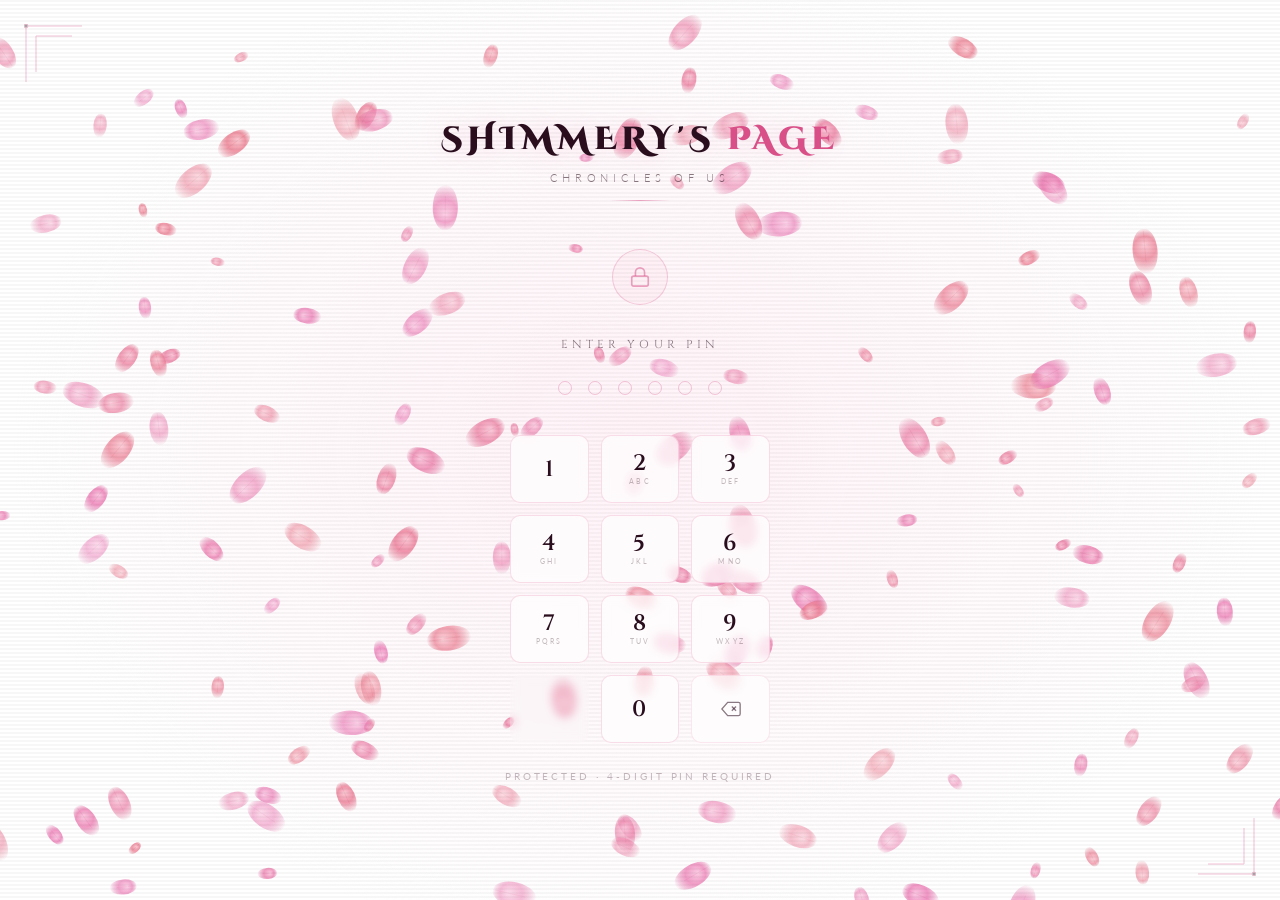
==== pin.html @ a7fee627 "added pin password" ====
<!DOCTYPE html>
<html lang="en">
<head>
  <meta charset="UTF-8">
  <meta name="viewport" content="width=device-width, initial-scale=1.0">
  <title>For Shim · Enter PIN</title>
  <link href="https://fonts.googleapis.com/css2?family=Cinzel+Decorative:wght@400;700;900&family=Cinzel:wght@400;600&family=Lato:wght@300;400&display=swap" rel="stylesheet">
    <link rel="stylesheet" href="pin-style.css">
</head>
<body>

<canvas id="blossom-canvas"></canvas>
<div class="bg-overlay"></div>
<div class="scanlines"></div>

<!-- Corner ornaments -->
<div class="corner corner-tl">
  <svg viewBox="0 0 60 60"><path d="M2 58 L2 2 L58 2"/><path d="M12 48 L12 12 L48 12"/><circle cx="2" cy="2" r="2" fill="currentColor"/></svg>
</div>
<div class="corner corner-br">
  <svg viewBox="0 0 60 60"><path d="M2 58 L2 2 L58 2"/><path d="M12 48 L12 12 L48 12"/><circle cx="2" cy="2" r="2" fill="currentColor"/></svg>
</div>

<!-- Success overlay -->
<div class="success-overlay" id="success-overlay">
  <div class="success-ring">
    <svg viewBox="0 0 24 24"><polyline points="20 6 9 17 4 12"/></svg>
  </div>
  <div class="success-text">Welcome Back</div>
  <div class="success-sub">Opening your world…</div>
</div>

<div class="stage">

  <!-- Header -->
  <div class="pin-header">
    <div class="pin-logo">SHIMMERY'S <span>PAGE</span></div>
    <div class="pin-sub">Chronicles of Us</div>
    <div class="pin-divider"></div>
  </div>

  <!-- Lock icon -->
  <div class="lock-icon" id="lock-icon">
    <svg viewBox="0 0 24 24" id="lock-svg">
      <rect x="3" y="11" width="18" height="11" rx="2" ry="2"/>
      <path d="M7 11V7a5 5 0 0 1 10 0v4"/>
    </svg>
  </div>

  <!-- Prompt -->
  <div class="pin-prompt" id="pin-prompt">Enter your PIN</div>

  <!-- Dots -->
  <div class="pin-dots" id="pin-dots">
    <div class="pin-dot" id="dot-0"></div>
    <div class="pin-dot" id="dot-1"></div>
    <div class="pin-dot" id="dot-2"></div>
    <div class="pin-dot" id="dot-3"></div>
    <div class="pin-dot" id="dot-4"></div>
    <div class="pin-dot" id="dot-5"></div>
  </div>

  <!-- Numpad -->
  <div class="numpad" id="numpad">
    <!-- Row 1 -->
    <button class="num-btn" data-digit="1">
      <span class="num-digit">1</span>
    </button>
    <button class="num-btn" data-digit="2">
      <span class="num-digit">2</span>
      <span class="num-letters">ABC</span>
    </button>
    <button class="num-btn" data-digit="3">
      <span class="num-digit">3</span>
      <span class="num-letters">DEF</span>
    </button>
    <!-- Row 2 -->
    <button class="num-btn" data-digit="4">
      <span class="num-digit">4</span>
      <span class="num-letters">GHI</span>
    </button>
    <button class="num-btn" data-digit="5">
      <span class="num-digit">5</span>
      <span class="num-letters">JKL</span>
    </button>
    <button class="num-btn" data-digit="6">
      <span class="num-digit">6</span>
      <span class="num-letters">MNO</span>
    </button>
    <!-- Row 3 -->
    <button class="num-btn" data-digit="7">
      <span class="num-digit">7</span>
      <span class="num-letters">PQRS</span>
    </button>
    <button class="num-btn" data-digit="8">
      <span class="num-digit">8</span>
      <span class="num-letters">TUV</span>
    </button>
    <button class="num-btn" data-digit="9">
      <span class="num-digit">9</span>
      <span class="num-letters">WXYZ</span>
    </button>
    <!-- Row 4 -->
    <button class="num-btn btn-empty" disabled></button>
    <button class="num-btn" data-digit="0">
      <span class="num-digit">0</span>
    </button>
    <button class="num-btn btn-del" id="btn-del" aria-label="Delete">
      <svg viewBox="0 0 24 24"><path d="M21 4H8l-7 8 7 8h13a2 2 0 002-2V6a2 2 0 00-2-2z"/><line x1="18" y1="9" x2="13" y2="14"/><line x1="13" y1="9" x2="18" y2="14"/></svg>
    </button>
  </div>

  <div class="pin-hint" id="pin-hint">Protected · 4-digit PIN required</div>

</div>

<script src="pin-script.js"></script>
</body>
</html>
---- pin-style.css ----
*, *::before, *::after { box-sizing: border-box; margin: 0; padding: 0; }

:root {
    --blush:    #e8679a;
    --deep:     #fff;
    --sakura:   #d94f87;
    --gold:     #c9933a;
    --mist:     rgba(232,103,154,0.08);
    --glow:     rgba(232,103,154,0.4);
    --text:     #2a0e1e;
    --text-mid: rgba(42,14,30,0.55);
    --text-dim: rgba(42,14,30,0.28);
    --border:   rgba(217,79,135,0.18);
}

html, body {
    width: 100%; height: 100%;
    overflow: hidden;
    background: #fff;
    font-family: 'Cinzel', serif;
}

/* ── CHERRY BLOSSOM CANVAS ── */
#blossom-canvas {
    position: fixed;
    inset: 0;
    z-index: 2;
    pointer-events: none;
}

/* ── SCANLINES ── */
.scanlines {
    position: fixed;
    inset: 0;
    z-index: 3;
    background: repeating-linear-gradient(
    0deg,
    transparent,
    transparent 2px,
    rgba(0,0,0,0.03) 2px,
    rgba(0,0,0,0.03) 4px
    );
    pointer-events: none;
}

/* ── GRADIENT OVERLAY ── */
.bg-overlay {
    position: fixed;
    inset: 0;
    z-index: 1;
    background:
    radial-gradient(ellipse 70% 80% at 50% 50%, rgba(255,240,246,0.85) 0%, transparent 70%);
    pointer-events: none;
}

/* ── CORNER ORNAMENTS ── */
.corner {
    position: fixed;
    z-index: 20;
    opacity: 0.35;
}
.corner-tl { top: 24px; left: 24px; }
.corner-br { bottom: 24px; right: 24px; transform: rotate(180deg); }
.corner svg { width: 60px; height: 60px; stroke: var(--sakura); fill: none; stroke-width: 1; }

/* ── MAIN STAGE ── */
.stage {
    position: relative;
    z-index: 10;
    width: 100vw;
    height: 100vh;
    display: flex;
    flex-direction: column;
    align-items: center;
    justify-content: center;
    gap: 0;
    animation: stageIn 1s cubic-bezier(.22,1,.36,1) both;
}

@keyframes stageIn {
    from { opacity: 0; transform: translateY(24px); }
    to   { opacity: 1; transform: translateY(0); }
}

/* ── HEADER ── */
.pin-header {
    text-align: center;
    margin-bottom: 48px;
}

.pin-logo {
    font-family: 'Cinzel Decorative', serif;
    font-size: 2rem;
    font-weight: 900;
    letter-spacing: 0.14em;
    color: var(--text);
    text-shadow: 0 0 30px rgba(217,79,135,0.2);
    animation: logoBreath 4s ease-in-out infinite;
}

.pin-logo span { color: var(--sakura); }

@keyframes logoBreath {
    0%, 100% { text-shadow: 0 0 30px rgba(217,79,135,0.18); }
    50%       { text-shadow: 0 0 50px rgba(217,79,135,0.38); }
}

.pin-sub {
    font-family: 'Lato', sans-serif;
    font-weight: 300;
    font-size: 0.68rem;
    letter-spacing: 0.45em;
    text-transform: uppercase;
    color: var(--text-mid);
    margin-top: 10px;
}

.pin-divider {
    width: 60px;
    height: 1px;
    background: linear-gradient(to right, transparent, var(--sakura), transparent);
    margin: 16px auto 0;
    opacity: 0.5;
}

/* ── LOCK ICON ── */
.lock-icon {
    display: flex;
    align-items: center;
    justify-content: center;
    width: 56px;
    height: 56px;
    border: 1px solid rgba(217,79,135,0.25);
    border-radius: 50%;
    margin: 0 auto 32px;
    background: rgba(217,79,135,0.04);
    transition: box-shadow 0.4s, border-color 0.4s;
}

.lock-icon.unlocking {
    border-color: var(--sakura);
    box-shadow: 0 0 24px rgba(217,79,135,0.35);
}

.lock-icon.error-shake {
    border-color: #e05566;
    box-shadow: 0 0 18px rgba(224,85,102,0.3);
    animation: shake 0.45s cubic-bezier(.36,.07,.19,.97) both;
}

@keyframes shake {
    10%, 90% { transform: translateX(-2px); }
    20%, 80% { transform: translateX(4px); }
    30%, 50%, 70% { transform: translateX(-5px); }
    40%, 60% { transform: translateX(5px); }
}

.lock-icon svg {
    width: 22px; height: 22px;
    stroke: rgba(217,79,135,0.5);
    fill: none;
    stroke-width: 1.8;
    transition: stroke 0.4s;
}

.lock-icon.unlocking svg { stroke: var(--sakura); }
.lock-icon.error-shake svg { stroke: #e05566; }

/* ── PROMPT TEXT ── */
.pin-prompt {
    font-family: 'Cinzel', serif;
    font-size: 0.72rem;
    letter-spacing: 0.35em;
    text-transform: uppercase;
    color: var(--text-mid);
    text-align: center;
    margin-bottom: 28px;
    transition: color 0.3s;
    min-height: 1.4em;
}

.pin-prompt.error { color: #c0384a; }
.pin-prompt.success { color: var(--sakura); }

/* ── PIN DOTS ── */
.pin-dots {
    display: flex;
    gap: 16px;
    justify-content: center;
    margin-bottom: 40px;
}

.pin-dot {
    width: 14px;
    height: 14px;
    border-radius: 50%;
    border: 1.5px solid rgba(217,79,135,0.3);
    background: transparent;
    transition: background 0.2s, border-color 0.2s, transform 0.2s, box-shadow 0.2s;
}

.pin-dot.filled {
    background: var(--sakura);
    border-color: var(--sakura);
    box-shadow: 0 0 10px rgba(217,79,135,0.4);
    transform: scale(1.12);
}

.pin-dot.error {
    background: #e05566;
    border-color: #e05566;
    box-shadow: 0 0 10px rgba(224,85,102,0.35);
}

/* ── NUMPAD ── */
.numpad {
    display: grid;
    grid-template-columns: repeat(3, 1fr);
    gap: 12px;
    width: 260px;
}

.num-btn {
    position: relative;
    overflow: hidden;
    height: 68px;
    border: 1px solid rgba(217,79,135,0.18);
    border-radius: 10px;
    background: rgba(255,255,255,0.7);
    cursor: pointer;
    display: flex;
    flex-direction: column;
    align-items: center;
    justify-content: center;
    gap: 2px;
    transition: border-color 0.25s, background 0.25s, transform 0.15s, box-shadow 0.25s;
    user-select: none;
    -webkit-tap-highlight-color: transparent;
    backdrop-filter: blur(4px);
}

.num-btn:hover {
    border-color: var(--sakura);
    background: rgba(217,79,135,0.05);
    box-shadow: 0 0 14px rgba(217,79,135,0.15);
}

.num-btn:active {
    transform: scale(0.94);
    background: rgba(217,79,135,0.10);
}

.num-btn .num-digit {
    font-family: 'Cinzel', serif;
    font-size: 1.4rem;
    font-weight: 600;
    color: var(--text);
    letter-spacing: 0.05em;
    line-height: 1;
}

.num-btn .num-letters {
    font-family: 'Lato', sans-serif;
    font-size: 0.45rem;
    letter-spacing: 0.3em;
    color: var(--text-dim);
    text-transform: uppercase;
}

/* Special buttons */
.num-btn.btn-empty {
    border-color: transparent;
    background: transparent;
    pointer-events: none;
    cursor: default;
}

.num-btn.btn-del {
    border-color: rgba(217,79,135,0.12);
}

.num-btn.btn-del svg {
    width: 20px; height: 20px;
    stroke: var(--text-mid);
    fill: none;
    stroke-width: 1.6;
    transition: stroke 0.2s;
}

.num-btn.btn-del:hover svg { stroke: var(--sakura); }

/* Ripple */
.num-btn .ripple {
    position: absolute;
    border-radius: 50%;
    background: rgba(217,79,135,0.18);
    transform: scale(0);
    animation: numRipple 0.5s ease-out forwards;
    pointer-events: none;
}

@keyframes numRipple {
    to { transform: scale(4); opacity: 0; }
}

/* ── HINT ── */
.pin-hint {
    margin-top: 28px;
    font-family: 'Lato', sans-serif;
    font-size: 0.6rem;
    letter-spacing: 0.3em;
    color: var(--text-dim);
    text-transform: uppercase;
    text-align: center;
}

/* ── SUCCESS OVERLAY ── */
.success-overlay {
    position: fixed;
    inset: 0;
    z-index: 50;
    display: flex;
    flex-direction: column;
    align-items: center;
    justify-content: center;
    gap: 20px;
    background: rgba(255,240,246,0.0);
    pointer-events: none;
    transition: background 0.5s;
}

.success-overlay.active {
    background: rgba(255,240,246,0.96);
    pointer-events: all;
}

.success-ring {
    width: 80px;
    height: 80px;
    border-radius: 50%;
    border: 2px solid rgba(217,79,135,0.2);
    display: flex;
    align-items: center;
    justify-content: center;
    opacity: 0;
    transform: scale(0.6);
    transition: opacity 0.4s 0.1s, transform 0.5s 0.1s cubic-bezier(.22,1,.36,1), border-color 0.4s 0.1s;
}

.success-overlay.active .success-ring {
    opacity: 1;
    transform: scale(1);
    border-color: var(--sakura);
    box-shadow: 0 0 32px rgba(217,79,135,0.3);
}

.success-ring svg {
    width: 32px; height: 32px;
    stroke: var(--sakura);
    fill: none;
    stroke-width: 2;
}

.success-text {
    font-family: 'Cinzel Decorative', serif;
    font-size: 1rem;
    letter-spacing: 0.2em;
    color: var(--text);
    opacity: 0;
    transform: translateY(12px);
    transition: opacity 0.4s 0.3s, transform 0.4s 0.3s;
}

.success-overlay.active .success-text {
    opacity: 1;
    transform: translateY(0);
}

.success-sub {
    font-family: 'Lato', sans-serif;
    font-size: 0.62rem;
    letter-spacing: 0.35em;
    color: var(--text-mid);
    text-transform: uppercase;
    opacity: 0;
    transition: opacity 0.4s 0.45s;
}

.success-overlay.active .success-sub {
    opacity: 1;
}
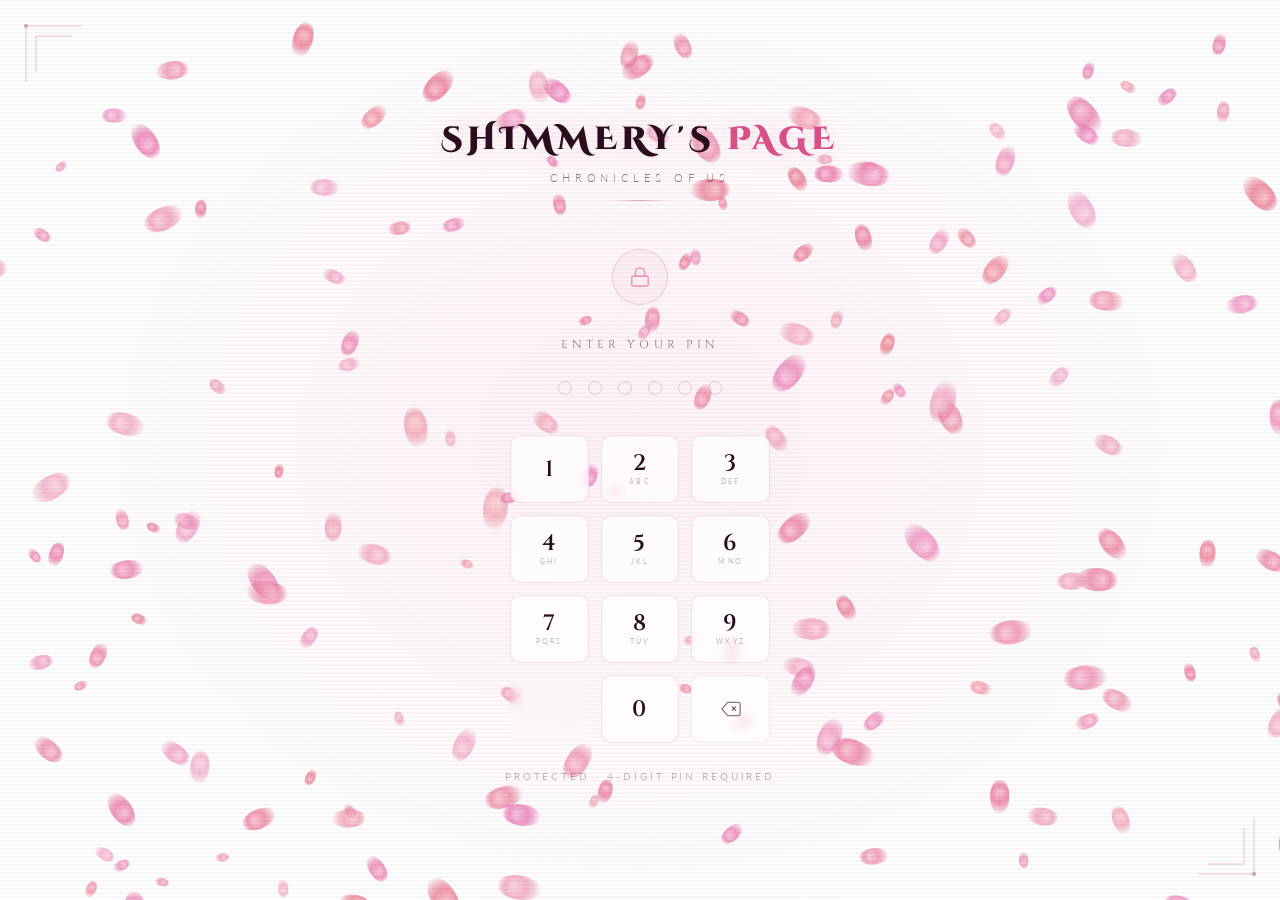
==== commit 488cd2b7: "added logo on pin page" ====
--- a/pin.html
+++ b/pin.html
@@ -1,11 +1,14 @@
 <!DOCTYPE html>
 <html lang="en">
 <head>
+  
   <meta charset="UTF-8">
   <meta name="viewport" content="width=device-width, initial-scale=1.0">
   <title>For Shim · Enter PIN</title>
   <link href="https://fonts.googleapis.com/css2?family=Cinzel+Decorative:wght@400;700;900&family=Cinzel:wght@400;600&family=Lato:wght@300;400&display=swap" rel="stylesheet">
-    <link rel="stylesheet" href="pin-style.css">
+  <link rel="stylesheet" href="pin-style.css">
+  <link rel="icon" href="logo.png">
+
 </head>
 <body>
 
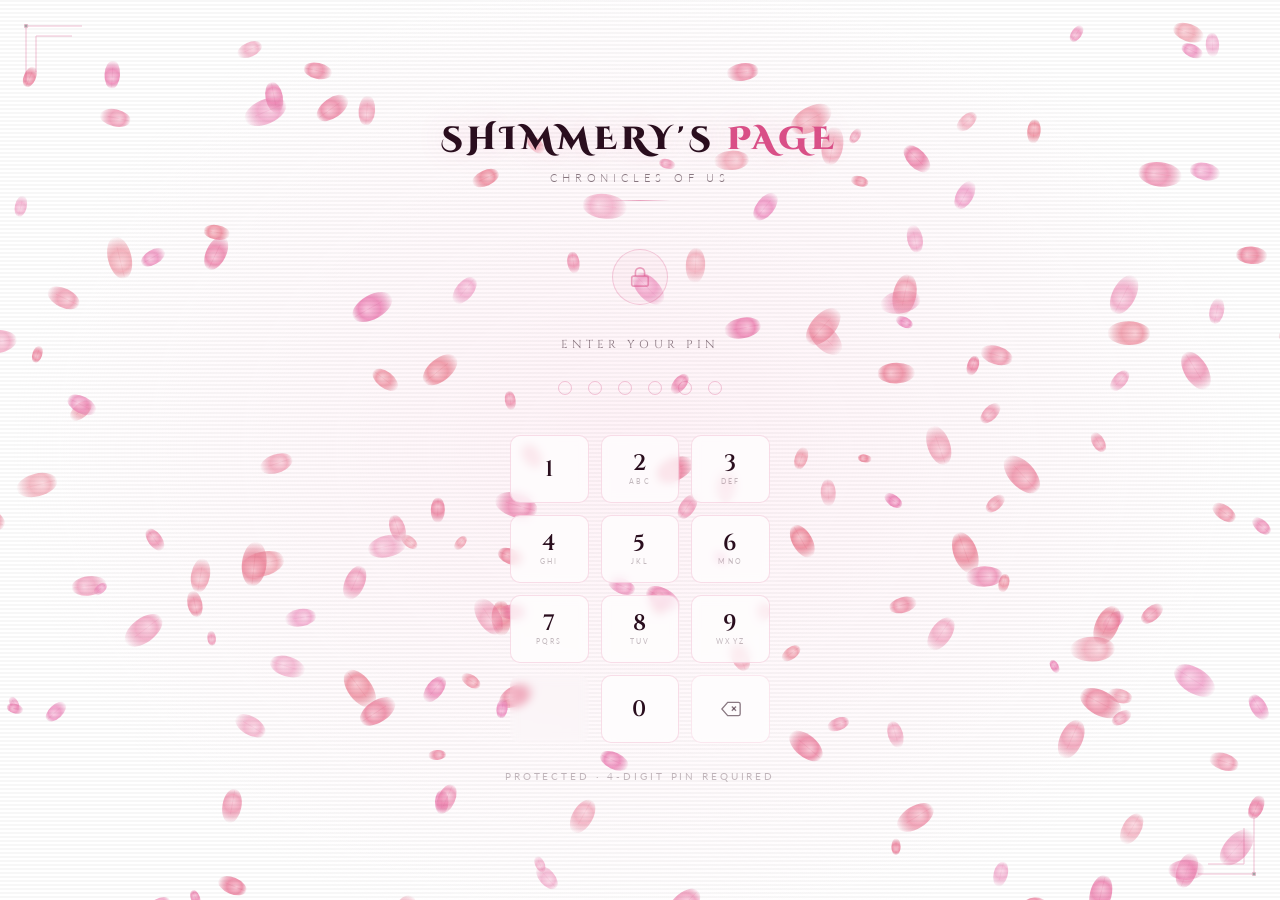
==== commit 3217ab7f: "update: Addition of messages" ====
--- a/pin.html
+++ b/pin.html
@@ -29,8 +29,8 @@
   <div class="success-ring">
     <svg viewBox="0 0 24 24"><polyline points="20 6 9 17 4 12"/></svg>
   </div>
-  <div class="success-text">Welcome Back</div>
-  <div class="success-sub">Opening your world…</div>
+  <div class="success-text">Happy 7th Anniversary baby</div>
+  <div class="success-sub">Je'taime</div>
 </div>
 
 <div class="stage">
